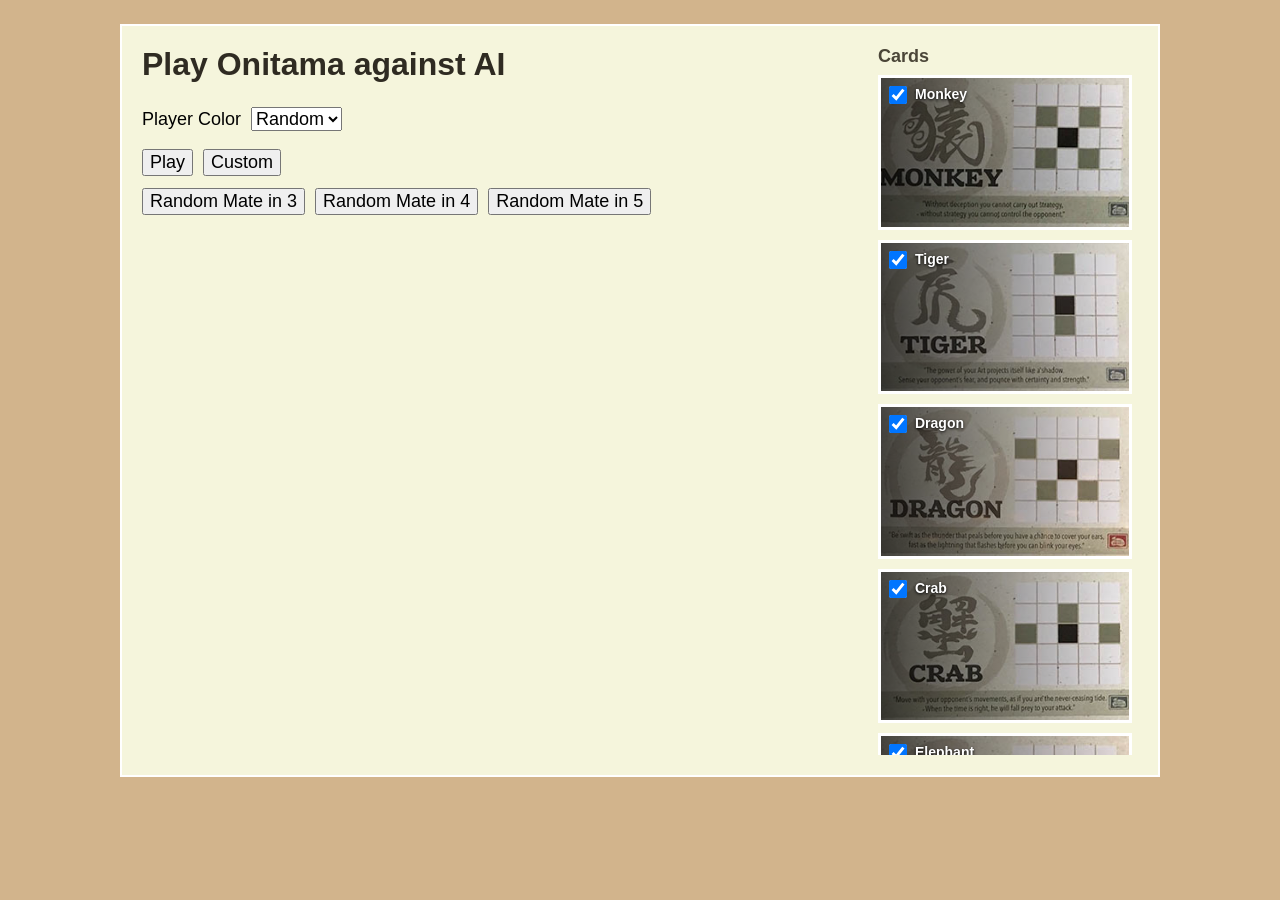
==== index.html @ 14846f2e "super optimized minimax (14 plies in 5 seconds)" ====
<!doctype html>
<html lang="en">
<head>
	<meta charset="utf-8">
	<meta name="viewport" content="width=device-width, initial-scale=1">
	<title>Onitama</title>
	<link href="./main.css" rel="stylesheet" type="text/css">
</head>
<body>
	<div id="startMenu" class="menuPanel">
		<div class="menuControls">
			<h1>Play Onitama against AI</h1>
			<div class="menuField">
				<label for="playerColor">Player Color</label>
				<select id="playerColor">
					<option value="random" selected>Random</option>
					<option value="R">Red</option>
					<option value="B">Blue</option>
				</select>
			</div>
			<div class="menuActions">
				<button type="button" onclick="playFromMenu()">Play</button>
				<button type="button" onclick="startCustomSetup()">Custom</button>
			</div>
			<div class="menuMateActions" aria-label="Mate puzzles">
				<button type="button" onclick="playRandomMateIn(3)">Random Mate in 3</button>
				<button type="button" onclick="playRandomMateIn(4)">Random Mate in 4</button>
				<button type="button" onclick="playRandomMateIn(5)">Random Mate in 5</button>
			</div>
		</div>
		<div class="menuCardPanel">
			<div class="cardPickerHeader">Cards</div>
			<div id="cardPicker" class="cardPicker" aria-label="Cards included in random deals"></div>
		</div>
	</div>
	<div id="gameArea">
		<button id="homeButton" type="button" onclick="goHome()" title="Abandon game and return home">Home</button>
		<button id="takeBackButton" type="button" onclick="takeBack()" title="Return to your previous turn">Take Back</button>
		<div id="customCardPanel" class="customCardPanel" aria-label="Custom setup cards">
			<div class="customCardPanelHeader">Cards</div>
			<div id="customCardPicker" class="customCardPicker"></div>
		</div>
		<div class="cardSlot" id="pRc1" onclick="selectCard('pRc1')"></div>
		<div class="cardSlot" id="pRc2" onclick="selectCard('pRc2')"></div>
		<div class="cardSlot" id="pBc1" onclick="selectCard('pBc1')"></div>
		<div class="cardSlot" id="pBc2" onclick="selectCard('pBc2')"></div>
		<div class="cardSlot" id="neutralBlue" onclick="selectCard('neutralBlue')"></div>
		<div class="cardSlot" id="neutralRed" onclick="selectCard('neutralRed')"></div>
		<div id="board">
			<div ondrop="drop(event)" ondragover="allowDrop(event)" class="boardSquare" id="s0" style="left:500px; top:200px;"></div>
			<div ondrop="drop(event)" ondragover="allowDrop(event)" class="boardSquare" id="s1" style="left:600px; top:200px;"></div>
			<div ondrop="drop(event)" ondragover="allowDrop(event)" class="boardSquare blueTemple" id="s2" style="left:700px; top:200px;"></div>
			<div ondrop="drop(event)" ondragover="allowDrop(event)" class="boardSquare" id="s3" style="left:800px; top:200px;"></div>
			<div ondrop="drop(event)" ondragover="allowDrop(event)" class="boardSquare" id="s4" style="left:900px; top:200px;"></div>

			<div ondrop="drop(event)" ondragover="allowDrop(event)" class="boardSquare" id="s5" style="left:500px; top:300px;"></div>
			<div ondrop="drop(event)" ondragover="allowDrop(event)" class="boardSquare" id="s6" style="left:600px; top:300px;"></div>
			<div ondrop="drop(event)" ondragover="allowDrop(event)" class="boardSquare" id="s7" style="left:700px; top:300px;"></div>
			<div ondrop="drop(event)" ondragover="allowDrop(event)" class="boardSquare" id="s8" style="left:800px; top:300px;"></div>
			<div ondrop="drop(event)" ondragover="allowDrop(event)" class="boardSquare" id="s9" style="left:900px; top:300px;"></div>

			<div ondrop="drop(event)" ondragover="allowDrop(event)" class="boardSquare" id="s10" style="left:500px; top:400px;"></div>
			<div ondrop="drop(event)" ondragover="allowDrop(event)" class="boardSquare" id="s11" style="left:600px; top:400px;"></div>
			<div ondrop="drop(event)" ondragover="allowDrop(event)" class="boardSquare" id="s12" style="left:700px; top:400px;"></div>
			<div ondrop="drop(event)" ondragover="allowDrop(event)" class="boardSquare" id="s13" style="left:800px; top:400px;"></div>
			<div ondrop="drop(event)" ondragover="allowDrop(event)" class="boardSquare" id="s14" style="left:900px; top:400px;"></div>

			<div ondrop="drop(event)" ondragover="allowDrop(event)" class="boardSquare" id="s15" style="left:500px; top:500px;"></div>
			<div ondrop="drop(event)" ondragover="allowDrop(event)" class="boardSquare" id="s16" style="left:600px; top:500px;"></div>
			<div ondrop="drop(event)" ondragover="allowDrop(event)" class="boardSquare" id="s17" style="left:700px; top:500px;"></div>
			<div ondrop="drop(event)" ondragover="allowDrop(event)" class="boardSquare" id="s18" style="left:800px; top:500px;"></div>
			<div ondrop="drop(event)" ondragover="allowDrop(event)" class="boardSquare" id="s19" style="left:900px; top:500px;"></div>

			<div ondrop="drop(event)" ondragover="allowDrop(event)" class="boardSquare" id="s20" style="left:500px; top:600px;"></div>
			<div ondrop="drop(event)" ondragover="allowDrop(event)" class="boardSquare" id="s21" style="left:600px; top:600px;"></div>
			<div ondrop="drop(event)" ondragover="allowDrop(event)" class="boardSquare redTemple" id="s22" style="left:700px; top:600px;"></div>
			<div ondrop="drop(event)" ondragover="allowDrop(event)" class="boardSquare" id="s23" style="left:800px; top:600px;"></div>
			<div ondrop="drop(event)" ondragover="allowDrop(event)" class="boardSquare" id="s24" style="left:900px; top:600px;"></div>
			<div id="aiEvalBar" class="evalBar" aria-label="Latest bot evaluation"></div>
		</div>
	</div>
	<script type="text/javascript" src="./mate_search/mate_starting_states.js?v=20260529"></script>
	<script type="text/javascript" src="./main.js?v=20260529-bitboard"></script>
	<script type="text/javascript">main()</script>
</body>
</html>
---- main.css ----
body {
	background-color: tan;
}

.menuPanel {
	background-color: beige;
	border: 2px solid white;
	box-sizing: border-box;
	display: flex;
	gap: 24px;
	left: 50%;
	max-width: 1040px;
	padding: 20px;
	position: absolute;
	top: 24px;
	transform: translateX(-50%);
	width: calc(100% - 64px);
}

.menuControls {
	flex: 1;
	min-width: 0;
}

.menuControls h1 {
	color: #2f2b22;
	font: bold 32px Arial, sans-serif;
	margin: 0 0 24px;
}

.menuField {
	align-items: center;
	display: flex;
	flex-wrap: wrap;
	gap: 10px;
}

.menuField label,
.menuPanel select,
.menuPanel button {
	font: 18px Arial, sans-serif;
}

.menuPanel button {
	cursor: pointer;
}

.menuActions {
	display: flex;
	gap: 10px;
	margin-top: 18px;
}

.menuMateActions {
	display: flex;
	flex-wrap: wrap;
	gap: 10px;
	margin-top: 12px;
}

.menuCardPanel {
	display: flex;
	flex: 0 0 260px;
	flex-direction: column;
	min-height: 0;
}

.cardPickerHeader {
	color: #4b4638;
	font: bold 18px Arial, sans-serif;
}

.cardPicker {
	display: flex;
	flex-direction: column;
	gap: 10px;
	max-height: min(680px, calc(100vh - 126px));
	margin-top: 8px;
	overflow-y: auto;
	padding-right: 6px;
}

.cardToggle {
	align-items: flex-start;
	aspect-ratio: 23 / 14;
	background-color: lightgrey;
	background-position: center;
	background-size: cover;
	border: 3px solid white;
	box-sizing: border-box;
	cursor: pointer;
	display: flex;
	flex: 0 0 auto;
	gap: 8px;
	min-height: 82px;
	overflow: hidden;
	padding: 8px;
	position: relative;
}

.cardToggle input {
	height: 18px;
	margin: 0;
	position: relative;
	width: 18px;
	z-index: 2;
}

.cardToggleCheckmark {
	background: linear-gradient(90deg, rgba(0,0,0,0.7), rgba(0,0,0,0));
	inset: 0;
	position: absolute;
	z-index: 1;
}

.cardToggleName {
	color: white;
	font: bold 14px Arial, sans-serif;
	position: relative;
	text-shadow: 0 1px 3px black;
	z-index: 2;
}

.cardToggle:has(input:not(:checked)) {
	filter: grayscale(0.9);
	opacity: 0.45;
}

.cardToggle.shake {
	animation: shakeCard 220ms ease-in-out;
	border-color: gold;
}

.cardToggle.locked:active {
	animation: shakeCard 220ms ease-in-out;
	border-color: gold;
}

@keyframes shakeCard {
	0%, 100% { transform: translateX(0); }
	20% { transform: translateX(-7px); }
	40% { transform: translateX(7px); }
	60% { transform: translateX(-5px); }
	80% { transform: translateX(5px); }
}

#homeButton,
#takeBackButton {
	background-color: beige;
	border: 2px solid white;
	cursor: pointer;
	font: 18px Arial, sans-serif;
	padding: 8px 14px;
	position: absolute;
	top: 20px;
	z-index: 200;
}

#homeButton {
	left: 20px;
}

#takeBackButton {
	left: 102px;
}

#takeBackButton:disabled {
	cursor: default;
	opacity: 0.45;
}

#customBeginButton {
	background-color: beige;
	border: 2px solid white;
	cursor: pointer;
	font: bold 18px Arial, sans-serif;
	padding: 8px 16px;
	position: absolute;
	z-index: 220;
}

#customBeginButton:disabled {
	cursor: default;
	opacity: 0.45;
}

#boardStartButton {
	background-color: #1f1f1f;
	border: 3px solid white;
	box-shadow: 0 4px 12px rgba(0,0,0,0.35);
	color: white;
	cursor: pointer;
	font: bold 22px Arial, sans-serif;
	height: 72px;
	left: 664px;
	position: absolute;
	text-transform: uppercase;
	top: 414px;
	width: 172px;
	z-index: 250;
}

#boardStartButton:hover,
#boardStartButton:focus {
	background-color: #333333;
	outline: 3px solid gold;
}

.boardSquare {
	background-color: beige;
	border: 2px solid white;
	position:absolute;
	width: 100px;
	height:100px;
}

.evalBar {
	background-color: #f1ead4;
	border: 2px solid white;
	box-shadow: 0 2px 8px rgba(0,0,0,0.25);
	box-sizing: border-box;
	display: grid;
	grid-template-rows: repeat(20, 1fr);
	position: absolute;
	width: 28px;
	z-index: 150;
}

.evalBarSegment {
	box-sizing: border-box;
}

.evalBarRed {
	background-color: red;
}

.evalBarBlue {
	background-color: blue;
}

.lastMoveFromSquare {
	background-color: #e6d8ff;
}

.lastMoveToSquare {
	background-color: #d8f5d0;
}

.coordinateLabel {
	color: #4b4638;
	font: bold 14px Arial, sans-serif;
	pointer-events: none;
	position: absolute;
	z-index: 1;
}

.fileLabel {
	bottom: 4px;
	right: 6px;
}

.rankLabel {
	left: 6px;
	top: 4px;
}

.redTemple {
	border-bottom-color: red;
	border-left-color: red;
	border-right-color: red;
	z-index: 100;

}
.blueTemple {
	border-top-color: blue;
	border-left-color: blue;
	border-right-color: blue;
	z-index: 100;
}

.cardSlot {
	width: 230px;
	height: 140px;
	background-color:lightgrey;
	border:5px solid white;
	position:absolute;
	background-size:230px 140px;
	color:transparent;
}

.customSetupMode #takeBackButton {
	display: none;
}

.customSetupMode .boardSquare,
.customSetupMode .cardSlot,
.customSetupMode .piece,
.customCardChoice {
	cursor: pointer;
}

.customCardPanel {
	background-color: beige;
	border: 2px solid white;
	box-sizing: border-box;
	display: none;
	height: 504px;
	left: 780px;
	padding: 10px;
	position: absolute;
	top: 200px;
	width: 230px;
	z-index: 180;
}

.customCardPanelHeader {
	color: #4b4638;
	font: bold 18px Arial, sans-serif;
	margin-bottom: 8px;
}

.customCardPicker {
	display: flex;
	flex-direction: column;
	gap: 10px;
	height: calc(100% - 30px);
	overflow-y: auto;
	padding-right: 4px;
}

.customCardChoice {
	aspect-ratio: 23 / 14;
	background-color: lightgrey;
	background-position: center;
	background-size: cover;
	border: 3px solid white;
	box-sizing: border-box;
	color: white;
	flex: 0 0 auto;
	font: bold 14px Arial, sans-serif;
	overflow: hidden;
	padding: 8px;
	position: relative;
	text-align: left;
	text-shadow: 0 1px 3px black;
}

.customCardChoice::before {
	background: linear-gradient(90deg, rgba(0,0,0,0.7), rgba(0,0,0,0));
	content: "";
	inset: 0;
	position: absolute;
}

.customCardChoice span {
	position: relative;
	z-index: 1;
}

.customCardChoice.selected {
	border-color: gold;
}

.customCardChoice.used:not(.selected) {
	filter: grayscale(0.5);
	opacity: 0.6;
}

.cardSlot.customEmptySlot {
	background-image: none;
	border-style: dashed;
	opacity: 0.35;
}

.cardSlot.customFilledSlot {
	opacity: 1;
}

.piece.customSelectedPiece {
	outline: 4px solid gold;
}

#pBc1 {
	top:25px;
	left:510px;
	transform:rotate(180deg);

}

#pBc2 {
	top:25px;
	left:760px;
	transform:rotate(180deg);

}


#pRc1 {
	top:730px;
	left:510px;
}

#pRc2 {
	top:730px;
	left:760px;
}

#neutralBlue {
	top:380px;
	left:250px;
	transform:rotate(180deg);
}
#neutralRed {
	top:380px;
	left:1020px;
}

.piece {
	border-radius: 50%;
	border:4px solid silver;
	margin: 5px;
	position: relative;
	z-index: 2;
}

.red {
	background-color: red;
}

.blue {
	background-color: blue;
}

.pawn {
	width:80px;
	height:80px;
}

.aiThinkingIndicator {
	height: 58px;
	left: 50%;
	pointer-events: none;
	position: absolute;
	top: 50%;
	transform: translate(-50%, -50%);
	width: 58px;
	z-index: 3;
}

.master {
	border-radius: 15%;
	border: 4px solid gold;
	width:80px;
	height:80px;
}

@media (max-width: 760px) {
	.menuPanel {
		flex-direction: column;
	}

	.menuCardPanel {
		flex-basis: auto;
	}

	.cardPicker {
		max-height: 420px;
	}
}
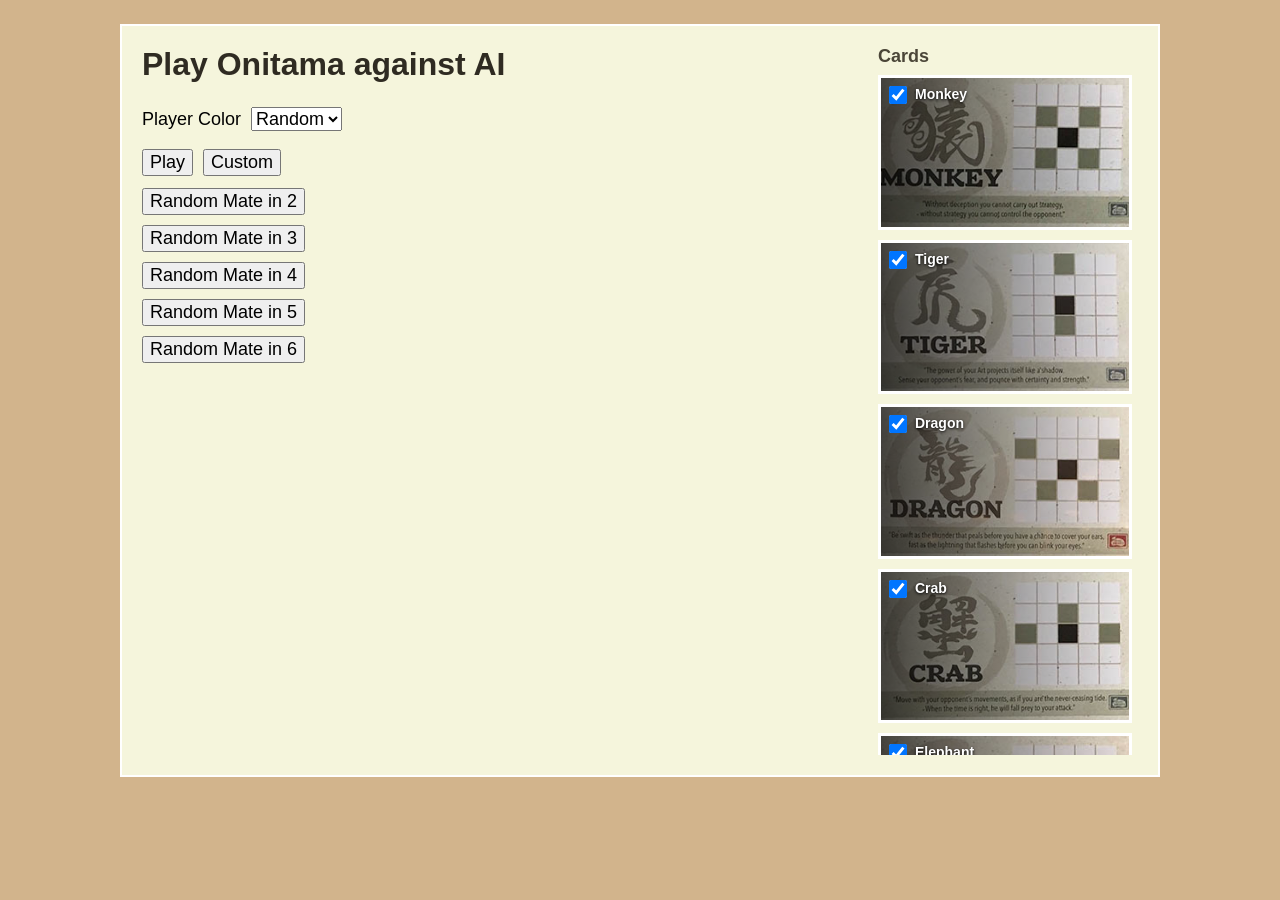
==== commit ac0dcd27: "many optimizations and cointued search" ====
--- a/index.html
+++ b/index.html
@@ -4,7 +4,7 @@
 	<meta charset="utf-8">
 	<meta name="viewport" content="width=device-width, initial-scale=1">
 	<title>Onitama</title>
-	<link href="./main.css" rel="stylesheet" type="text/css">
+	<link href="./main.css?v=20260530-switch-mate" rel="stylesheet" type="text/css">
 </head>
 <body>
 	<div id="startMenu" class="menuPanel">
@@ -22,11 +22,7 @@
 				<button type="button" onclick="playFromMenu()">Play</button>
 				<button type="button" onclick="startCustomSetup()">Custom</button>
 			</div>
-			<div class="menuMateActions" aria-label="Mate puzzles">
-				<button type="button" onclick="playRandomMateIn(3)">Random Mate in 3</button>
-				<button type="button" onclick="playRandomMateIn(4)">Random Mate in 4</button>
-				<button type="button" onclick="playRandomMateIn(5)">Random Mate in 5</button>
-			</div>
+			<div id="menuMateActions" class="menuMateActions" aria-label="Mate puzzles"></div>
 		</div>
 		<div class="menuCardPanel">
 			<div class="cardPickerHeader">Cards</div>
@@ -36,6 +32,7 @@
 	<div id="gameArea">
 		<button id="homeButton" type="button" onclick="goHome()" title="Abandon game and return home">Home</button>
 		<button id="takeBackButton" type="button" onclick="takeBack()" title="Return to your previous turn">Take Back</button>
+		<button id="switchSidesButton" type="button" onclick="switchSides()" title="Allow the AI to play from your position against you. If clicked, it switches the board red and blue and moves all cards/UI accordingly, reversing the position so the player is playing the AI's position and the AI is playing the player's position. This can be done indefinitely.">Switch Sides</button>
 		<div id="customCardPanel" class="customCardPanel" aria-label="Custom setup cards">
 			<div class="customCardPanelHeader">Cards</div>
 			<div id="customCardPicker" class="customCardPicker"></div>
@@ -79,8 +76,8 @@
 			<div id="aiEvalBar" class="evalBar" aria-label="Latest bot evaluation"></div>
 		</div>
 	</div>
-	<script type="text/javascript" src="./mate_search/mate_starting_states.js?v=20260529"></script>
-	<script type="text/javascript" src="./main.js?v=20260529-bitboard"></script>
+	<script type="text/javascript" src="./mate_search/mate_starting_states.js?v=20260530-mate2"></script>
+	<script type="text/javascript" src="./main.js?v=20260530-mate-search-opts"></script>
 	<script type="text/javascript">main()</script>
 </body>
 </html>
--- a/main.css
+++ b/main.css
@@ -53,7 +53,8 @@
 
 .menuMateActions {
 	display: flex;
-	flex-wrap: wrap;
+	flex-direction: column;
+	align-items: flex-start;
 	gap: 10px;
 	margin-top: 12px;
 }
@@ -145,7 +146,8 @@
 }
 
 #homeButton,
-#takeBackButton {
+#takeBackButton,
+#switchSidesButton {
 	background-color: beige;
 	border: 2px solid white;
 	cursor: pointer;
@@ -164,7 +166,12 @@
 	left: 102px;
 }
 
-#takeBackButton:disabled {
+#switchSidesButton {
+	left: 226px;
+}
+
+#takeBackButton:disabled,
+#switchSidesButton:disabled {
 	cursor: default;
 	opacity: 0.45;
 }
@@ -219,15 +226,19 @@
 	border: 2px solid white;
 	box-shadow: 0 2px 8px rgba(0,0,0,0.25);
 	box-sizing: border-box;
-	display: grid;
-	grid-template-rows: repeat(20, 1fr);
+	display: flex;
+	flex-direction: column;
+	overflow: hidden;
 	position: absolute;
 	width: 28px;
 	z-index: 150;
 }
 
-.evalBarSegment {
-	box-sizing: border-box;
+.evalBarFill {
+	box-sizing: border-box;
+	flex-grow: 0;
+	flex-shrink: 0;
+	min-height: 0;
 }
 
 .evalBarRed {
@@ -288,7 +299,8 @@
 	color:transparent;
 }
 
-.customSetupMode #takeBackButton {
+.customSetupMode #takeBackButton,
+.customSetupMode #switchSidesButton {
 	display: none;
 }
 
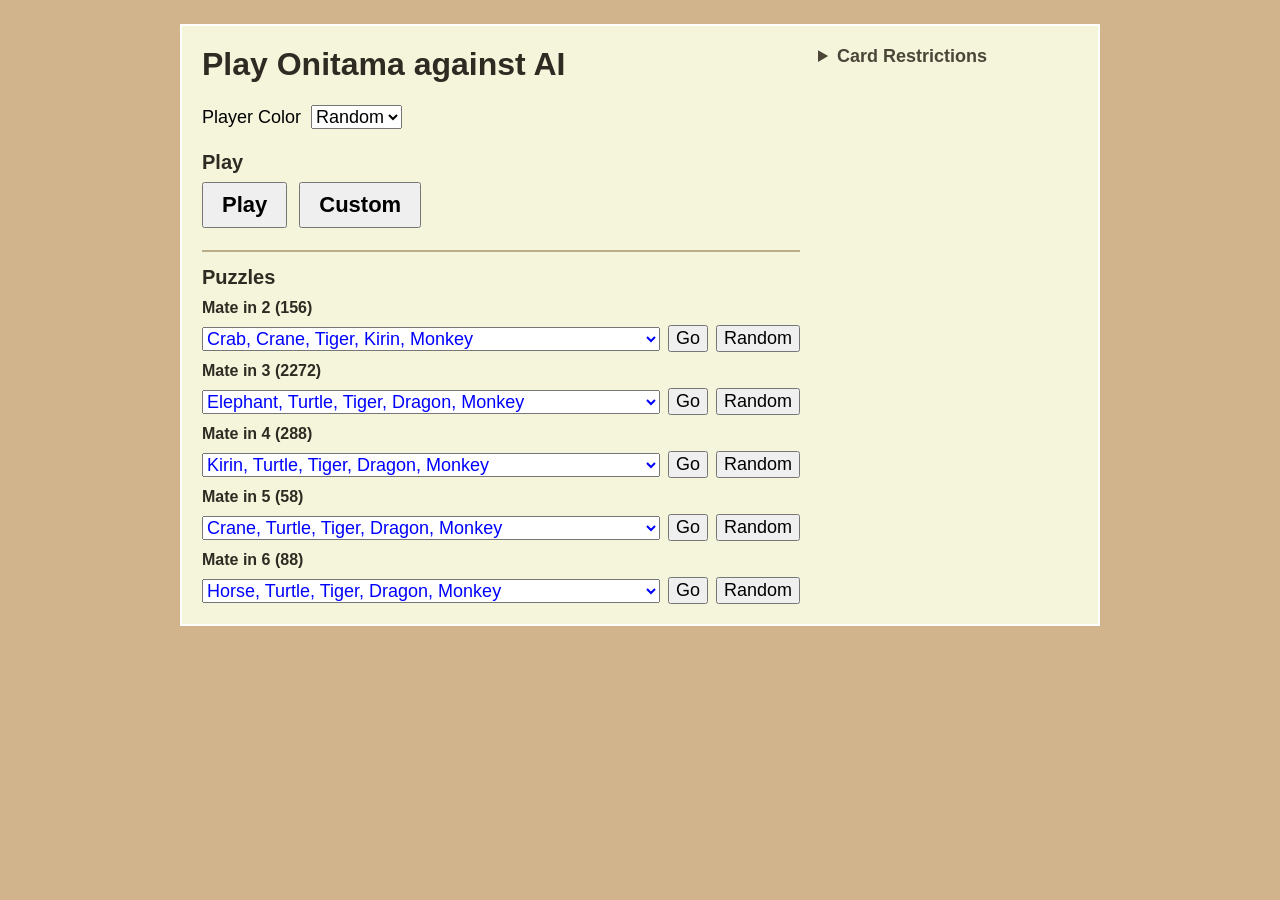
==== commit 029850a2: "better home interface" ====
--- a/index.html
+++ b/index.html
@@ -4,7 +4,7 @@
 	<meta charset="utf-8">
 	<meta name="viewport" content="width=device-width, initial-scale=1">
 	<title>Onitama</title>
-	<link href="./main.css?v=20260530-switch-mate" rel="stylesheet" type="text/css">
+	<link href="./main.css?v=20260601-menu-sections" rel="stylesheet" type="text/css">
 </head>
 <body>
 	<div id="startMenu" class="menuPanel">
@@ -18,16 +18,18 @@
 					<option value="B">Blue</option>
 				</select>
 			</div>
+			<div class="menuSectionTitle playSectionTitle">Play</div>
 			<div class="menuActions">
 				<button type="button" onclick="playFromMenu()">Play</button>
 				<button type="button" onclick="startCustomSetup()">Custom</button>
 			</div>
+			<div class="menuSectionTitle puzzlesSectionTitle">Puzzles</div>
 			<div id="menuMateActions" class="menuMateActions" aria-label="Mate puzzles"></div>
 		</div>
-		<div class="menuCardPanel">
-			<div class="cardPickerHeader">Cards</div>
+		<details class="menuCardPanel">
+			<summary class="cardPickerHeader">Card Restrictions</summary>
 			<div id="cardPicker" class="cardPicker" aria-label="Cards included in random deals"></div>
-		</div>
+		</details>
 	</div>
 	<div id="gameArea">
 		<button id="homeButton" type="button" onclick="goHome()" title="Abandon game and return home">Home</button>
@@ -77,7 +79,7 @@
 		</div>
 	</div>
 	<script type="text/javascript" src="./mate_search/mate_starting_states.js?v=20260530-mate2"></script>
-	<script type="text/javascript" src="./main.js?v=20260530-mate-search-opts"></script>
+	<script type="text/javascript" src="./main.js?v=20260601-alpha-card-restrictions"></script>
 	<script type="text/javascript">main()</script>
 </body>
 </html>
--- a/main.css
+++ b/main.css
@@ -7,9 +7,9 @@
 	border: 2px solid white;
 	box-sizing: border-box;
 	display: flex;
-	gap: 24px;
+	gap: 18px;
 	left: 50%;
-	max-width: 1040px;
+	max-width: 920px;
 	padding: 20px;
 	position: absolute;
 	top: 24px;
@@ -25,7 +25,7 @@
 .menuControls h1 {
 	color: #2f2b22;
 	font: bold 32px Arial, sans-serif;
-	margin: 0 0 24px;
+	margin: 0 0 22px;
 }
 
 .menuField {
@@ -45,18 +45,70 @@
 	cursor: pointer;
 }
 
+.menuPanel button:disabled,
+.menuPanel select:disabled {
+	cursor: default;
+	opacity: 0.45;
+}
+
 .menuActions {
 	display: flex;
+	gap: 12px;
+	margin-top: 8px;
+}
+
+.menuActions button {
+	font-size: 22px;
+	font-weight: bold;
+	padding: 8px 18px;
+}
+
+.menuSectionTitle {
+	color: #2f2b22;
+	font: bold 20px Arial, sans-serif;
+}
+
+.playSectionTitle {
+	margin-top: 22px;
+}
+
+.puzzlesSectionTitle {
+	border-top: 2px solid #b8ad88;
+	margin-top: 22px;
+	padding-top: 14px;
+}
+
+.menuMateActions {
+	display: flex;
+	flex-direction: column;
+	align-items: stretch;
 	gap: 10px;
-	margin-top: 18px;
-}
-
-.menuMateActions {
-	display: flex;
-	flex-direction: column;
-	align-items: flex-start;
-	gap: 10px;
-	margin-top: 12px;
+	margin-top: 10px;
+	max-width: 620px;
+}
+
+.matePuzzleRow {
+	align-items: center;
+	display: grid;
+	gap: 8px;
+	grid-template-columns: minmax(0, 1fr) auto auto;
+	width: 100%;
+}
+
+.matePuzzleLabel {
+	color: #2f2b22;
+	font: bold 16px Arial, sans-serif;
+	grid-column: 1 / -1;
+	white-space: nowrap;
+}
+
+.matePuzzleSelect {
+	box-sizing: border-box;
+	overflow: hidden;
+	text-overflow: ellipsis;
+	white-space: nowrap;
+	min-width: 0;
+	width: 100%;
 }
 
 .menuCardPanel {
@@ -68,6 +120,7 @@
 
 .cardPickerHeader {
 	color: #4b4638;
+	cursor: pointer;
 	font: bold 18px Arial, sans-serif;
 }
 
@@ -478,4 +531,16 @@
 	.cardPicker {
 		max-height: 420px;
 	}
-}
+
+	.matePuzzleRow {
+		grid-template-columns: 1fr 1fr;
+	}
+
+	.matePuzzleSelect {
+		grid-column: 1 / -1;
+	}
+
+	.matePuzzleRow button {
+		width: 100%;
+	}
+}
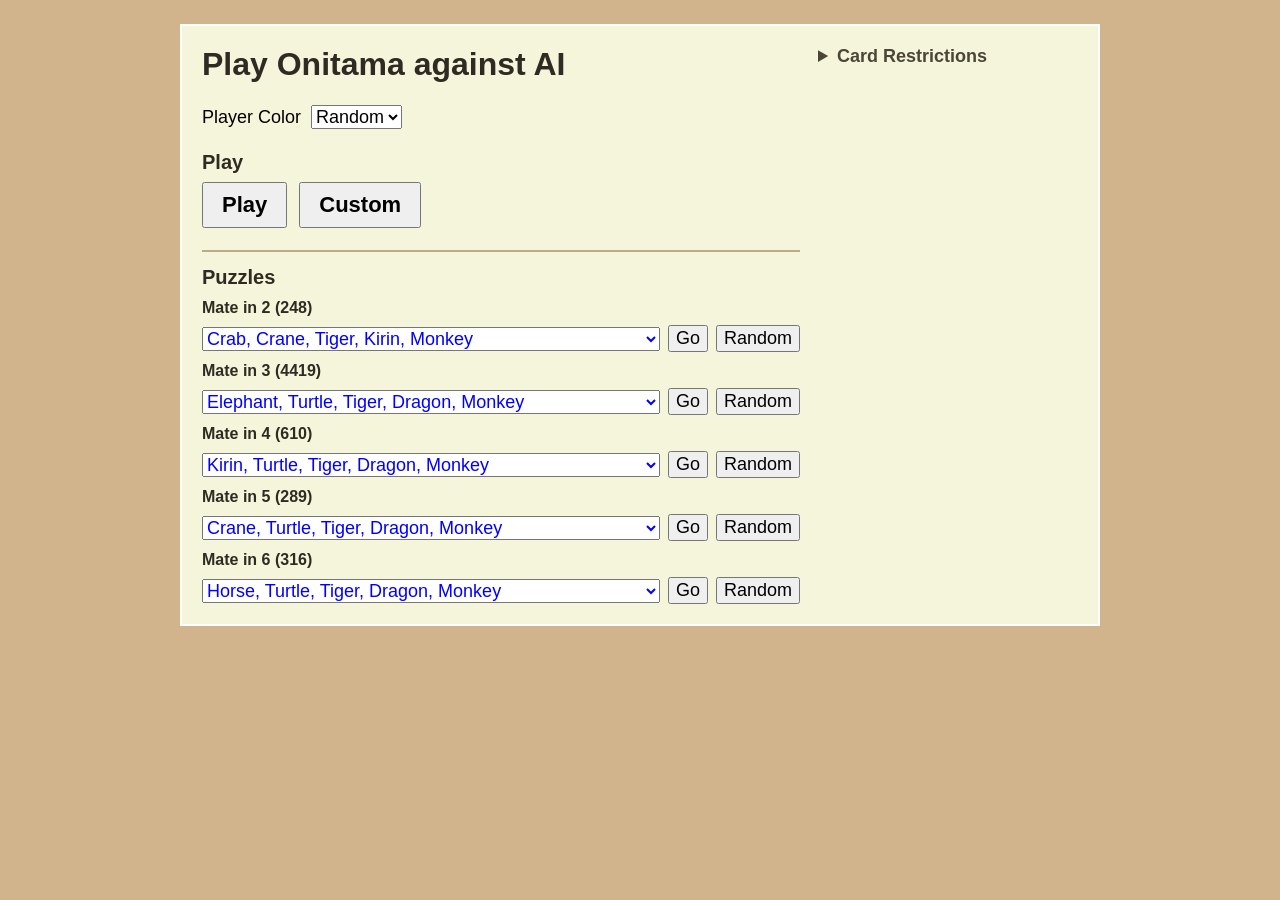
==== commit 2876ca1f: "consistent merge script" ====
--- a/index.html
+++ b/index.html
@@ -78,7 +78,7 @@
 			<div id="aiEvalBar" class="evalBar" aria-label="Latest bot evaluation"></div>
 		</div>
 	</div>
-	<script type="text/javascript" src="./mate_search/mate_starting_states.js?v=20260530-mate2"></script>
+	<script type="text/javascript" src="./mate_search/mate_starting_states.js?v=20260604-resume-meta"></script>
 	<script type="text/javascript" src="./main.js?v=20260601-alpha-card-restrictions"></script>
 	<script type="text/javascript">main()</script>
 </body>
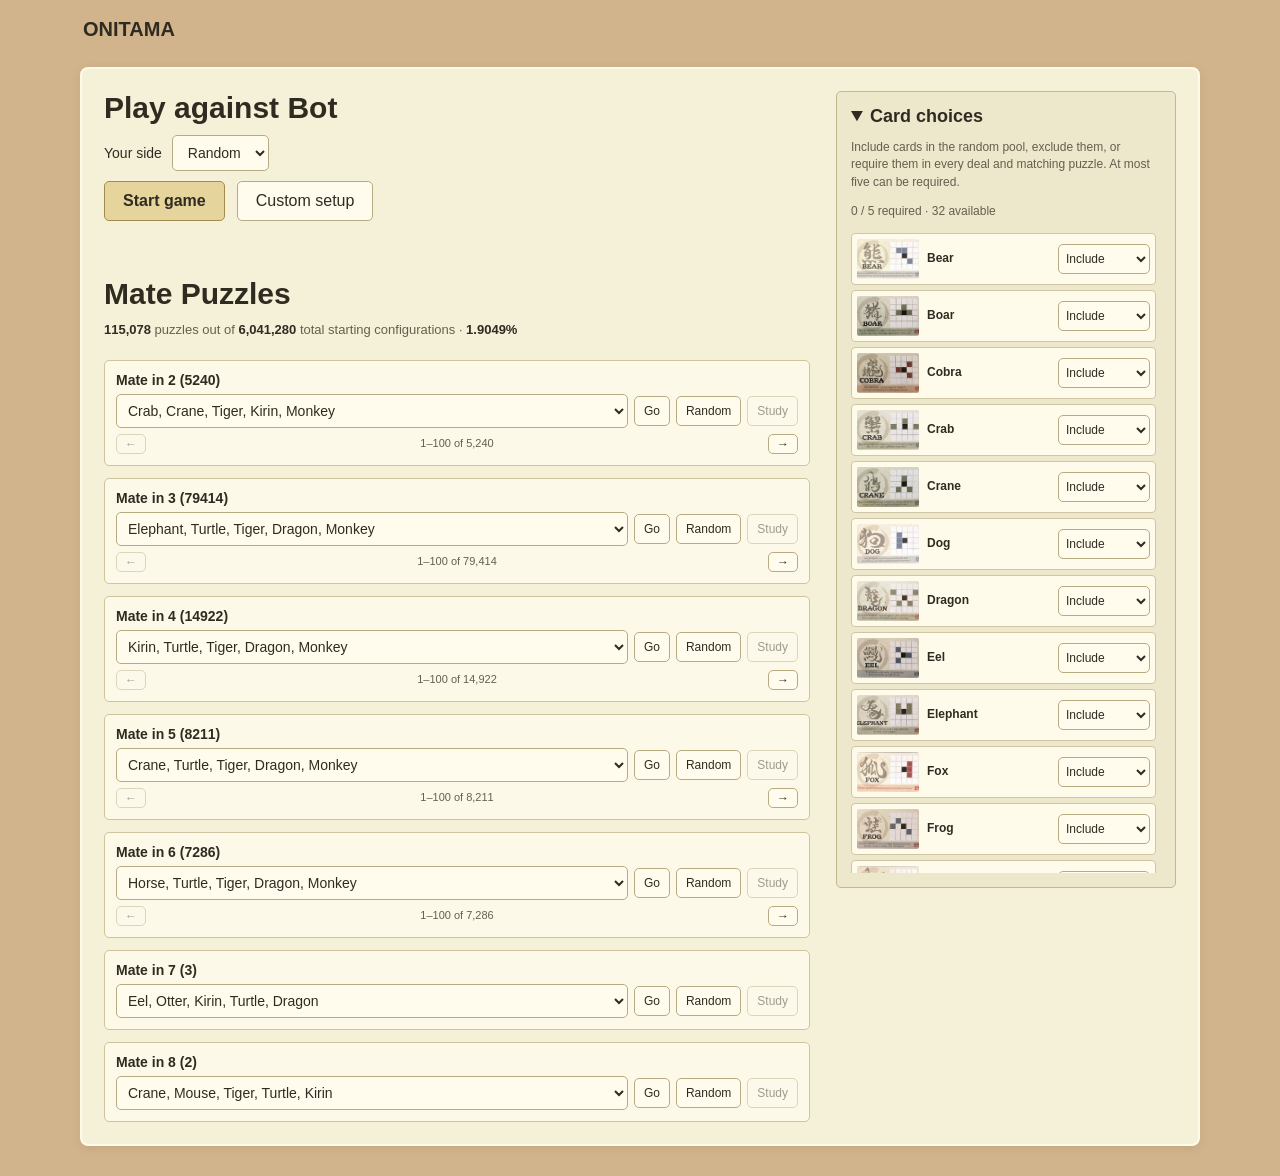
==== commit d9da442b: "completed puzzle app" ====
--- a/index.html
+++ b/index.html
@@ -4,31 +4,36 @@
 	<meta charset="utf-8">
 	<meta name="viewport" content="width=device-width, initial-scale=1">
 	<title>Onitama</title>
-	<link href="./main.css?v=20260601-menu-sections" rel="stylesheet" type="text/css">
+	<link href="./main.css?v=20260908j" rel="stylesheet" type="text/css">
+<link href="./theme.css?v=20260908i" rel="stylesheet">
+<link rel="icon" href="./favicon.svg" type="image/svg+xml">
 </head>
 <body>
+<nav class="siteNav" aria-label="Main navigation"><a class="brand" href="index.html"><span class="brandMark">王</span>ONITAMA</a></nav>
 	<div id="startMenu" class="menuPanel">
 		<div class="menuControls">
-			<h1>Play Onitama against AI</h1>
+			<h1>Play against Bot</h1>
 			<div class="menuField">
-				<label for="playerColor">Player Color</label>
+				<label for="playerColor">Your side</label>
 				<select id="playerColor">
 					<option value="random" selected>Random</option>
 					<option value="R">Red</option>
 					<option value="B">Blue</option>
 				</select>
 			</div>
-			<div class="menuSectionTitle playSectionTitle">Play</div>
 			<div class="menuActions">
-				<button type="button" onclick="playFromMenu()">Play</button>
-				<button type="button" onclick="startCustomSetup()">Custom</button>
+				<button type="button" id="startGameButton" disabled onclick="playFromMenu()">Start game</button>
+				<button type="button" id="customSetupButton" disabled onclick="startCustomSetup()">Custom setup</button>
 			</div>
-			<div class="menuSectionTitle puzzlesSectionTitle">Puzzles</div>
+			<h2 class="menuSectionTitle puzzlesSectionTitle">Mate Puzzles</h2>
+<p class="libraryStats" aria-live="polite"><strong id="libraryCount">—</strong> puzzles out of <strong id="librarySetupCount">—</strong> total starting configurations · <strong id="libraryPercent">—</strong></p>
 			<div id="menuMateActions" class="menuMateActions" aria-label="Mate puzzles"></div>
 		</div>
-		<details class="menuCardPanel">
-			<summary class="cardPickerHeader">Card Restrictions</summary>
-			<div id="cardPicker" class="cardPicker" aria-label="Cards included in random deals"></div>
+		<details class="menuCardPanel" open>
+			<summary class="cardPickerHeader">Card choices</summary>
+			<p class="cardPanelNote">Include cards in the random pool, exclude them, or require them in every deal and matching puzzle. At most five can be required.</p>
+<p id="cardChoiceStatus" role="status" class="smallNote"></p>
+<div id="cardPicker" class="cardPicker" aria-label="Cards included in random deals"></div>
 		</details>
 	</div>
 	<div id="gameArea">
@@ -78,8 +83,17 @@
 			<div id="aiEvalBar" class="evalBar" aria-label="Latest bot evaluation"></div>
 		</div>
 	</div>
-	<script type="text/javascript" src="./mate_search/mate_starting_states.js?v=20260604-resume-meta"></script>
-	<script type="text/javascript" src="./main.js?v=20260601-alpha-card-restrictions"></script>
-	<script type="text/javascript">main()</script>
+	<dialog id="studyDialog" aria-labelledby="studyTitle">
+<div class="dialogHeader"><div><div class="eyebrow">The principal variation</div><h2 id="studyTitle">Forced mate</h2></div><button type="button" onclick="document.getElementById('studyDialog').close()" aria-label="Close main line">✕</button></div>
+<p class="studyExplanation">The attacker wins as quickly as possible; the defender resists as long as possible. This is one main line from a search that checks every legal defense. Other replies can require different attacking moves.</p>
+<div class="studyLayout"><div><div id="studyBoard" class="studyBoard" role="group" aria-label="Main line board"></div><div class="studyTransport"><button id="studyPrevious" onclick="stepStudy(-1)" type="button">← Previous</button><button id="studyPlay" onclick="playStudy()" class="primary" type="button">Play line</button><button id="studyNext" onclick="stepStudy(1)" type="button">Next →</button></div><div id="studyCards" class="studyCards"></div></div><div><p id="studyStatus" class="studyStatus" aria-live="polite"></p><div id="studyLine" class="studyLine"></div></div></div>
+</dialog>
+<script src="./card_preferences.js?v=20260908f"></script>
+<script src="./mate_search/record_schema.js?v=20260907b"></script>
+
+	<script type="text/javascript" src="./main.js?v=20260908h"></script>
+	<script src="./mate_hint.js?v=20260908e"></script>
+<script src="./study.js?v=20260908i"></script>
+<script src="./startup.js?v=20260908h"></script>
 </body>
 </html>
--- a/main.css
+++ b/main.css
@@ -311,6 +311,9 @@
 }
 
 .coordinateLabel {
+	border: none;
+	background: transparent;
+	box-shadow: none;
 	color: #4b4638;
 	font: bold 14px Arial, sans-serif;
 	pointer-events: none;
--- a/theme.css
+++ b/theme.css
@@ -0,0 +1,204 @@
+/* A small polish of the original tan and beige board-game UI. */
+:root {
+ color-scheme: light;
+ --bg: #d2b48c; --surface: #f5f1d9; --raised: #fffbed;
+ --line: #c4b68f; --text: #302b20; --muted: #665f4d;
+ --accent: #c9ad6b; --red: #bf3832; --blue: #315eaf;
+}
+* { box-sizing: border-box; }
+body { margin: 0; min-height: 100vh; background: var(--bg); color: var(--text); font: 15px/1.45 Arial, sans-serif; }
+a { color: #495d80; }
+button, select, input { font: inherit; }
+button, select, input[type=search] { padding: 8px 11px; background: var(--raised); color: var(--text); border: 1px solid #b8aa82; border-radius: 5px; }
+button { cursor: pointer; transition: background 120ms; }
+button:hover:not(:disabled) { background: #eee3bd; }
+button:disabled { opacity: .45; cursor: default; }
+button:focus-visible, a:focus-visible, select:focus-visible, input:focus-visible, summary:focus-visible { outline: 3px solid #82723e; outline-offset: 2px; }
+button.primary, .menuActions button:first-child { background: #e5d49c; border-color: #a38b4d; font-weight: bold; }
+select, option { color: var(--text) !important; background: var(--raised); }
+.siteNav { max-width: 1150px; margin: auto; padding: 15px 18px; display: flex; align-items: center; justify-content: space-between; gap: 16px; }
+.brand { color: var(--text); font-size: 20px; font-weight: bold; text-decoration: none; }
+.brandMark { display: none; }
+.navLinks { display: flex; gap: 20px; font-size: 13px; }
+.eyebrow { display: none; }
+.menuPanel { position: relative; left: auto; top: auto; transform: none; background: var(--surface); border: 2px solid #fffbea; border-radius: 8px; box-shadow: 0 3px 9px #68543120; max-width: 1120px; width: calc(100% - 32px); margin: 8px auto 30px; padding: 22px; display: grid !important; grid-template-columns: minmax(0,1fr) 340px; gap: 26px; }
+.menuPanel[style*="none"] { display: none !important; }
+.menuControls h1 { font: bold 30px Arial, sans-serif; color: var(--text); margin: 0 0 10px; }
+.intro { font-size: 14px; color: var(--muted); margin: 0 0 10px; }
+.libraryStats { color: var(--muted); font-size: 13px; margin: 0 0 20px; }
+.libraryStats strong { color: var(--text); }
+.menuField label, .menuPanel button, .menuPanel select { font: 14px Arial,sans-serif; }
+.menuActions { margin-top: 10px; }
+.menuActions button { padding: 10px 18px; font-size: 16px; }
+.menuSectionTitle { font: bold 18px Arial,sans-serif; color: var(--text); }
+.puzzlesSectionTitle { font: bold 30px Arial, sans-serif; border-top: 0; margin: 56px 0 10px; padding-top: 0; }
+.smallNote { font-size: 12px; color: var(--muted); margin: 8px 0 12px; }
+.menuMateActions { max-width: none; gap: 12px; }
+.matePuzzleRow { grid-template-columns: minmax(0,1fr) auto auto auto; gap: 6px; border: 1px solid #d0c49f; border-radius: 5px; background: #fcf9e8; padding: 11px; }
+.matePuzzleLabel { color: var(--text); font: bold 14px Arial,sans-serif; white-space: normal; }
+.matePuzzleRow select { width: 100%; padding: 7px; }
+.matePuzzleRow button { font-size: 12px; padding: 7px 9px; width: auto; }
+.puzzlePager { grid-column: 1/-1; display: flex; justify-content: space-between; align-items: center; gap: 8px; font-size: 11px; color: var(--muted); }
+.puzzlePager button { padding: 2px 8px; flex: 0 0 auto; }
+.puzzlePager span { white-space: nowrap; }
+.menuCardPanel { display: block; align-self: start; flex: none; padding: 14px; border: 1px solid var(--line); border-radius: 5px; background: #ede7cc; }
+.cardPickerHeader { font: bold 18px Arial,sans-serif; color: var(--text); }
+.cardPanelNote { font-size: 12px; color: var(--muted); }
+.cardPicker { display: flex; flex-direction: column; gap: 5px; max-height: 640px; margin-top: 10px; overflow-y: auto; scrollbar-width: thin; padding-right: 5px; }
+.cardChoice { display: grid; grid-template-columns: 62px minmax(0,1fr) 92px; align-items: center; gap: 8px; flex-shrink: 0; padding: 5px; background: #fffbea; border: 1px solid #d0c5a5; border-radius: 4px; }
+.cardChoice img { width: 62px; height: 40px; object-fit: cover; border-radius: 2px; }
+.cardChoice label { font-size: 12px; font-weight: bold; }
+.cardChoice select { width: 92px; font-size: 12px; padding: 6px 3px; }
+.cardChoice[data-mode=exclude] { background: #e0dccd; }
+.cardChoice[data-mode=exclude] img { filter: grayscale(1); opacity: .55; }
+.cardChoice[data-mode=require] { border-color: #94712a; background: #f4e1a6; }
+#gameArea { position: relative; width: 1280px; height: 990px; margin-top: 18px; }
+#homeButton, #takeBackButton, #switchSidesButton, #customBeginButton { background: #f5f1d9; color: var(--text); border: 2px solid #fffbea; border-radius: 5px; font: 16px Arial,sans-serif; }
+#boardStartButton { background: #ead99e; color: var(--text); border: 2px solid #fff8d9; border-radius: 5px; box-shadow: 0 3px 9px #493c2440; font-size: 20px; }
+.boardSquare { background: #f5f1d9; border: 2px solid #fffef4; box-sizing: content-box; }
+.boardSquare.lastMoveFromSquare { background: #e1d7f0; }
+.boardSquare.lastMoveToSquare { background: #d9e8c9; }
+.piece.red { background: #ce4941; border-color: #e6ddd0; box-shadow: 0 3px 4px #705a3d35; }
+.piece.blue { background: #436cbe; border-color: #e6ddd0; box-shadow: 0 3px 4px #705a3d35; }
+.piece.master { border-color: #e6c759; }
+.cardSlot { border-radius: 4px; box-shadow: 0 2px 5px #59462825; }
+.evalBar { border: 2px solid #fffbea; border-radius: 3px; }
+.evalBarRed { background: #ce4941; }
+.evalBarBlue { background: #436cbe; }
+.evalBar[aria-disabled=false] { cursor: pointer; }
+.evalBar[aria-pressed=true] { outline: 3px solid #8a7537; }
+#mateHintArrow { position: absolute; left: 0; top: 0; width: 1280px; height: 950px; pointer-events: none; z-index: 180; overflow: visible; opacity: .58; }
+#mateHintNote { position: absolute; top: 80px; left: 20px; padding: 8px 12px; background: #fff8db; border: 1px solid #bda76a; border-radius: 4px; max-width: 350px; font-size: 15px; }
+.customCardPanel { background: var(--surface); border: 1px solid var(--line); border-radius: 5px; }
+.customCardPanelHeader { color: var(--text); }
+.customCardChoice { border-radius: 4px; }
+dialog{color:var(--text);background:var(--surface);border:1px solid var(--line);border-radius:8px;width:min(940px,calc(100% - 28px));max-height:92vh;padding:28px;overflow:auto;box-shadow:0 25px 100px #0009}dialog::backdrop{background:#40372480;}.dialogHeader{display:flex;justify-content:space-between;align-items:start;gap:15px}.dialogHeader h2{font:bold 26px Arial,sans-serif;margin:5px 0 10px}.studyLayout{display:grid;grid-template-columns:minmax(0,1.2fr) minmax(230px,1fr);gap:26px}.studyBoard{display:grid;grid-template-columns:repeat(5,1fr);aspect-ratio:1;border:6px solid #9b927c;border-radius:5px;overflow:hidden}.studySquare{background:#d2c7aa;border:1px solid #b1a58b;position:relative;display:grid;place-items:center}.studySquare small{position:absolute;left:4px;top:2px;color:#555b4e;font-size:9px}.studySquare.temple:after{content:'◇';position:absolute;color:#777461;font-size:45px}.studySquare.lineSquare{background:#a9bfa2}.studyPiece{display:grid;place-items:center;width:72%;height:72%;border-radius:50%;z-index:1;border:2px solid #efd2a6;box-shadow:0 4px 6px #0004;font:22px Georgia,serif}.studyPiece.red{background:linear-gradient(135deg,#e59b85,#9c433b)}.studyPiece.blue{background:linear-gradient(135deg,#a5d1dd,#3f6879)}.studyPiece.master{border-radius:20%;border-color:#fff1bb}.studyTransport{display:flex;justify-content:space-between;gap:8px;margin-top:14px}.studyStatus{font-size:13px;color:var(--accent);margin:14px 0}.studyLine{display:flex;flex-direction:column;gap:6px}.lineMove{text-align:left;font-size:12px;padding:9px 12px}.lineMove.current{border-color:var(--accent);background:#ead7a6}.studyCards{display:flex;gap:12px;margin-top:18px}.studyCards>div{flex:1;min-width:0}.studyCards strong{font-size:10px;color:var(--muted);display:block;margin-bottom:6px;text-transform:uppercase;letter-spacing:.1em}.studyCards img{width:100%;border-radius:5px;display:block;margin-bottom:7px}.studyExplanation{font-size:12px;color:var(--muted);margin:0 0 16px}
+.shell { max-width: 1150px; margin: auto; padding: 12px 18px 30px; }
+.topbar h1 { font: bold 28px Arial,sans-serif; color: var(--text); }
+.panel { background: var(--surface); border: 2px solid #fffbea; border-radius: 6px; padding: 18px; box-shadow: 0 3px 8px #68543118; }
+.panel h2 { font: bold 18px Arial,sans-serif; color: var(--text); }
+.metricGrid { grid-template-columns: repeat(2,minmax(0,1fr)); }
+.metric { background: #fffbea; border: 1px solid var(--line); border-radius: 4px; min-width: 0; }
+.metricValue { color: var(--text); font: bold 24px Arial,sans-serif; white-space: normal; overflow-wrap: anywhere; }
+.metricLabel, .formula, .progressMeta { color: var(--muted); }
+.progressTrack { background: #e1dac3; }
+.progressBar { background: #b99b54; }
+.badge { color: #625d49; background: #e9e4d2; border-color: var(--line); }
+.summaryTable td, .summaryTable th { border-color: var(--line); }
+.summaryTable th { color: var(--muted); }
+.mateRow { background: #fffbea; border-color: var(--line); }
+.mateTitle.red, .cardGroupLabel.red { color: var(--red); background: none; }
+.mateTitle.blue, .cardGroupLabel.blue { color: var(--blue); background: none; }
+.logPanel { color: var(--muted); background: #fffbea; border-color: var(--line); }
+.emptyState { display: block; color: var(--muted); border-color: var(--line); }
+.auditBanner { margin-bottom: 16px; padding: 12px; background: #edf0d6; border: 1px solid #b5bd92; border-radius: 5px; font-size: 13px; }
+@media(max-width:900px) {
+ .menuPanel { grid-template-columns: 1fr; max-width: 700px; }
+ .cardPicker { max-height: 430px; }
+ .layout { grid-template-columns: 1fr; }
+ .topbar { flex-direction: column; align-items: flex-start; }
+ .actions { justify-content: flex-start; flex-wrap: wrap; }
+}
+@media(max-width:600px) {
+ .menuPanel { padding: 15px; width: calc(100% - 22px); gap: 18px; }
+ .siteNav { padding: 12px; }
+ .navLinks { gap: 12px; font-size: 12px; }
+ .brand { font-size: 18px; }
+ .menuControls h1 { font-size: 27px; }
+ .matePuzzleRow { grid-template-columns: repeat(3,1fr); }
+ .matePuzzleSelect { grid-column: 1/-1; }
+ .menuCardPanel { padding: 10px; }
+ .studyLayout { grid-template-columns: 1fr; }
+ dialog { padding: 16px; }
+ .shell { padding: 12px; }
+ .summaryTable { font-size: 12px; }
+ .metricValue { font-size: 21px; }
+}
+@media(prefers-reduced-motion:reduce) { *,*:before,*:after { animation: none !important; transition: none !important; } }
+@media(orientation:portrait){
+ #gameArea{width:600px;height:1100px;margin-top:70px}
+ #gameArea #board{transform:translateX(-450px)}
+ #gameArea.customSetupMode #board{transform:translateX(-210px)}
+ #homeButton,#takeBackButton,#switchSidesButton{top:-60px;font-size:18px}
+ #gameArea #pBc1,#gameArea #pRc1{left:50px!important}
+ #gameArea #pBc2,#gameArea #pRc2{left:310px!important}
+ #gameArea #neutralBlue,#gameArea #neutralRed{left:180px!important;top:900px!important}
+ #gameArea #neutralBlue[style*="background-image: none"],#gameArea #neutralRed[style*="background-image: none"]{visibility:hidden}
+ #gameArea.customSetupMode{height:1650px}
+ #gameArea.customSetupMode #neutralBlue{left:50px!important;visibility:visible}
+ #gameArea.customSetupMode #neutralRed{left:310px!important;visibility:visible}
+ #gameArea.customSetupMode #customCardPanel{left:25px!important;top:1080px!important;width:550px}
+ #gameArea.customSetupMode #customBeginButton{left:380px!important;top:-60px!important}
+}
+.studyBoard{grid-template-rows:repeat(5,minmax(0,1fr))}
+.studyTransport button{font-size:12px;padding:10px 9px;white-space:nowrap}
+
+@media(orientation:portrait) { #mateHintNote { left: 50px; top: 170px; max-width: 510px; padding: 3px 6px; font-size: 14px; } #gameArea { height: 1150px; } }
+@media(orientation:portrait) {
+ /* Keep controls finger-sized while the board scales to the available width. */
+ #gameArea { margin-top: calc(64px / var(--game-scale, 1)); }
+ #homeButton, #takeBackButton, #switchSidesButton {
+  top: calc(-56px / var(--game-scale, 1));
+  height: calc(44px / var(--game-scale, 1));
+  font-size: calc(14px / var(--game-scale, 1));
+  padding: 0;
+ }
+ #homeButton { left: 0; width: 120px; }
+ #takeBackButton { left: 130px; width: 195px; }
+ #switchSidesButton { left: 335px; width: 245px; }
+ #boardStartButton { min-height: calc(44px / var(--game-scale, 1)); }
+}
+
+/* Shared Study and live-board appearance; preserve the game's square coordinates. */
+#board::before {
+ content: ''; position: absolute; left: 494px; top: 194px; width: 516px; height: 516px;
+ border: 6px solid #9b927c; border-radius: 5px; pointer-events: none; box-sizing: border-box;
+}
+.customSetupMode #board::before { left: 254px; }
+.boardSquare { background: #d2c7aa; border-color: #b1a58b; }
+.boardSquare.lastMoveFromSquare, .boardSquare.lastMoveToSquare { background: #a9bfa2; }
+.boardSquare.redTemple::after, .boardSquare.blueTemple::after {
+ content: '◇'; position: absolute; inset: 0; display: grid; place-items: center;
+ font: 76px/1 Arial, sans-serif; pointer-events: none;
+}
+.boardSquare.redTemple::after, .studySquare[data-temple-color=red]::after { color: var(--red); }
+.boardSquare.blueTemple::after, .studySquare[data-temple-color=blue]::after { color: var(--blue); }
+.studySquare.temple::after { font-size: clamp(48px, 8vw, 76px); line-height: 1; pointer-events: none; }
+.boardSquare .piece {
+ width: 72px; height: 72px; margin: 12px; border: 2px solid #efd2a6;
+ box-shadow: 0 4px 6px #0004; display: grid; place-items: center;
+}
+.boardSquare .piece.red { background: linear-gradient(135deg,#e59b85,#9c433b); }
+.boardSquare .piece.blue { background: linear-gradient(135deg,#a5d1dd,#3f6879); }
+.boardSquare .piece.master { border-radius: 20%; border-color: #fff1bb; }
+.boardSquare .piece.master::after { content: '王'; color: var(--text); font: 28px Georgia,serif; pointer-events: none; }
+
+#gameArea:not(.customSetupMode) #neutralBlue,
+#gameArea:not(.customSetupMode) #neutralRed {
+ opacity: 1 !important;
+}
+#gameArea:not(.customSetupMode) #neutralBlue::before,
+#gameArea:not(.customSetupMode) #neutralRed::before {
+ content: 'Neutral'; position: absolute; bottom: calc(100% + 12px); left: -5px; width: 230px;
+ color: var(--text); text-align: center; font: bold 20px Arial, sans-serif;
+}
+#gameArea:not(.customSetupMode) #neutralBlue[style*="background-image: none"],
+#gameArea:not(.customSetupMode) #neutralRed[style*="background-image: none"] { visibility: hidden; }
+@media(orientation:portrait) {
+ #gameArea:not(.customSetupMode) #neutralBlue,
+ #gameArea:not(.customSetupMode) #neutralRed { left: 180px !important; top: 970px !important; transform: none !important; }
+ #gameArea:not(.customSetupMode) { height: 1180px; }
+}
+@keyframes turnCardPulse {
+ 0%,100% { box-shadow: 0 0 0 1px #fffbea40; }
+ 50% { box-shadow: 0 0 0 4px #fffbeab0, 0 0 12px #fffbea60; }
+}
+.cardSlot.turnCard { animation: turnCardPulse 2.4s ease-in-out infinite; }
+.cardSlot.selectedTurnCard { animation: none; box-shadow: 0 0 0 3px gold; }
+@media(prefers-reduced-motion:reduce) { .cardSlot.turnCard { animation: none; box-shadow: 0 0 0 2px #fffbea; } }
+
+.boardSquare.legalMoveTarget::before {
+ content: ''; position: absolute; left: 50%; top: 50%; width: 22px; height: 22px;
+ transform: translate(-50%, -50%); border-radius: 50%; background: #503624;
+ box-shadow: 0 0 0 2px #fffbea80; z-index: 5; pointer-events: none;
+}
